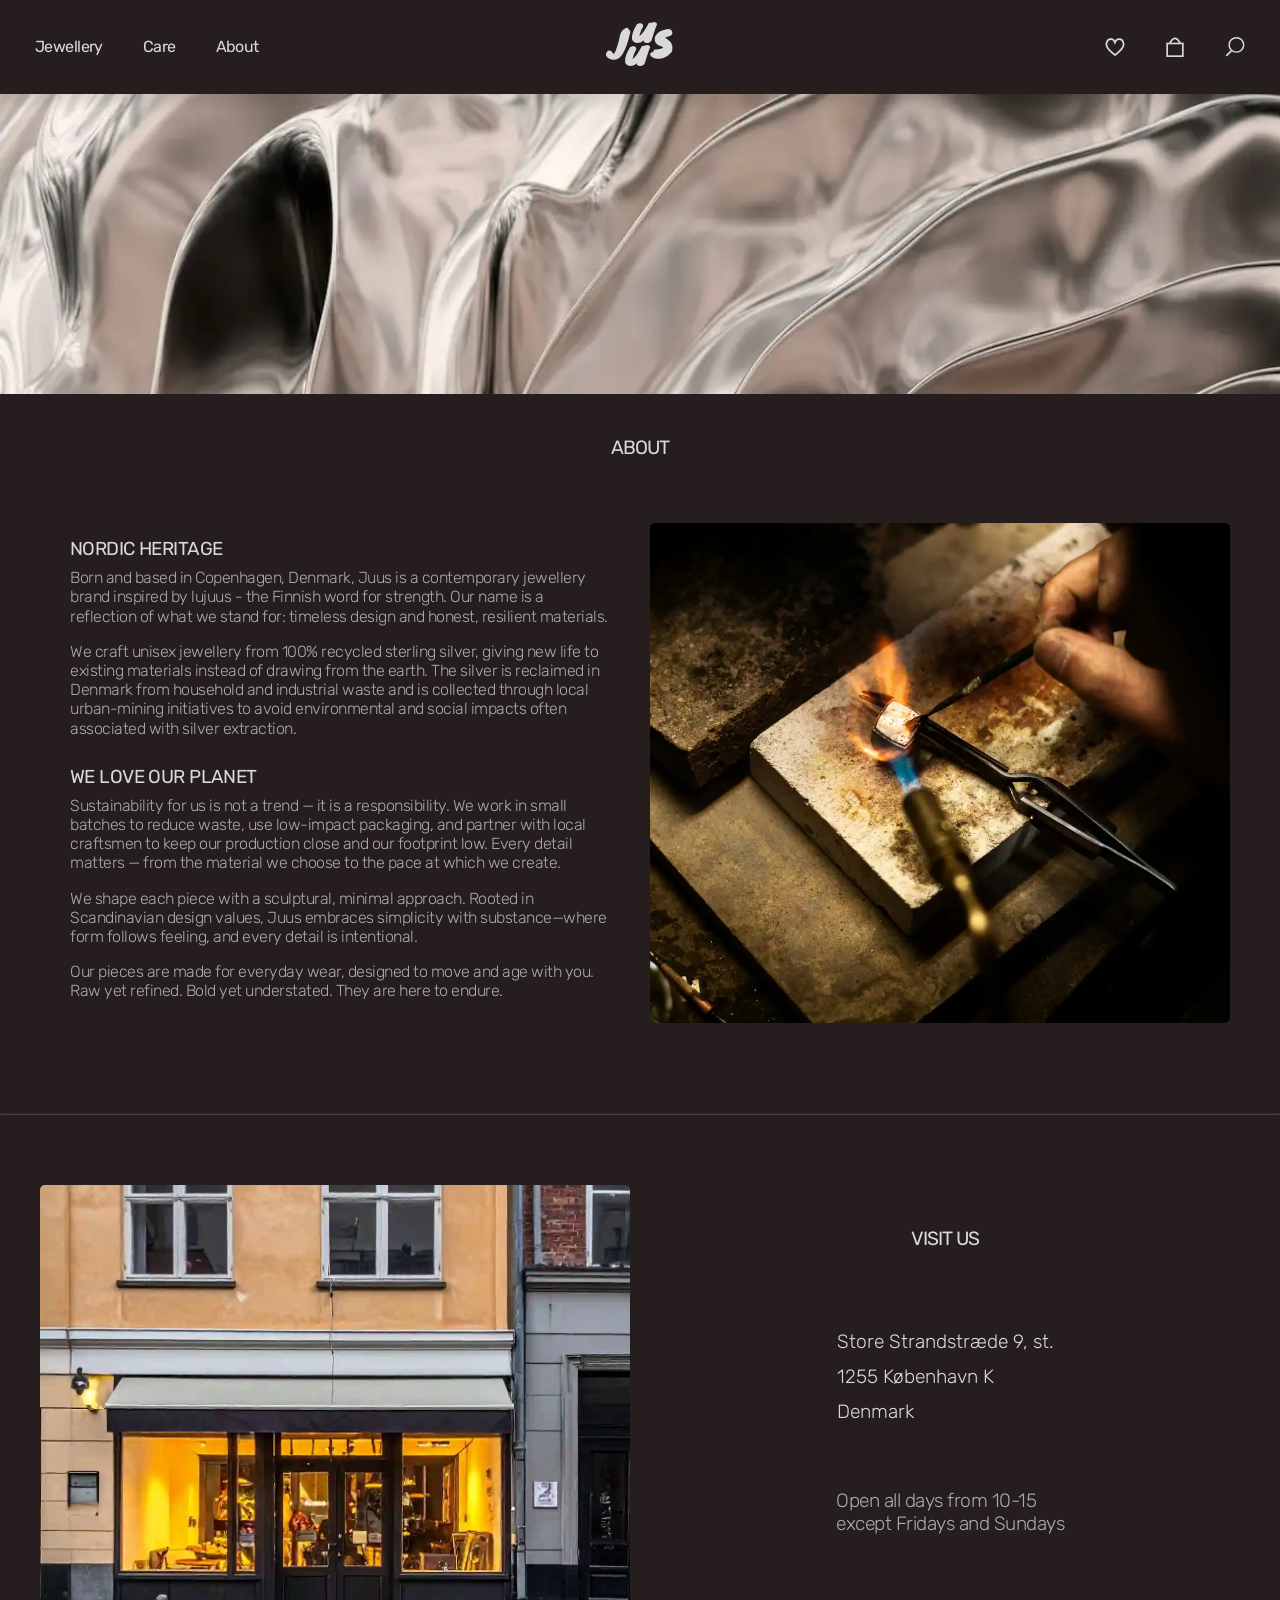
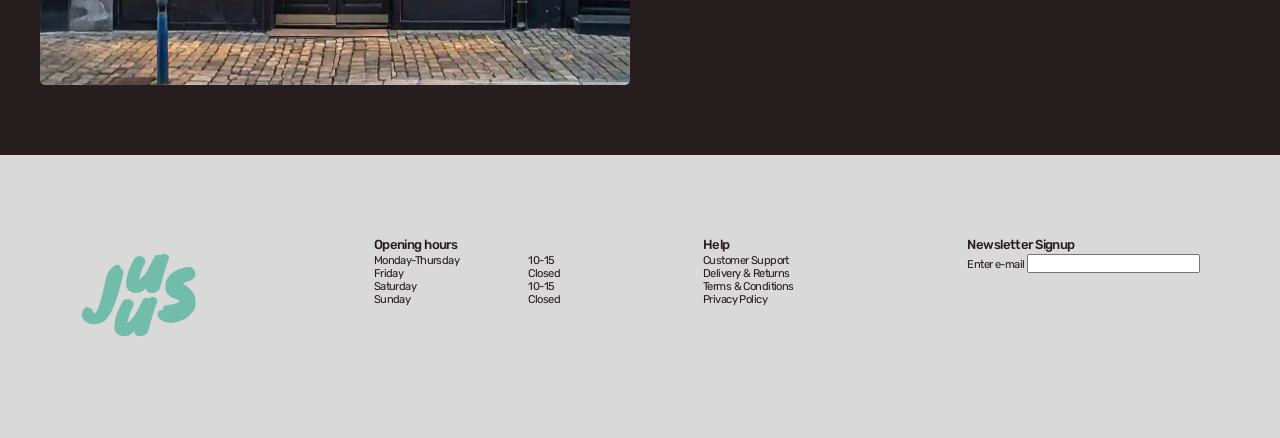
==== about.html @ af7da39f "added h3's to about for better readability" ====
<!DOCTYPE html>
<html lang="en">
  <head>
    <meta charset="UTF-8" />
    <meta name="viewport" content="width=device-width, initial-scale=1.0" />
    <title>About</title>
    <link rel="stylesheet" href="general.css" />
    <link rel="stylesheet" href="layout.css" />
    <link rel="preconnect" href="https://fonts.googleapis.com" />
    <link rel="preconnect" href="https://fonts.gstatic.com" crossorigin />
    <link
      href="https://fonts.googleapis.com/css2?family=Fascinate&family=Knewave&family=Rubik:ital,wght@0,300..900;1,300..900&display=swap"
      rel="stylesheet"
    />
    <link
      rel="apple-touch-icon"
      sizes="180x180"
      href="favicon_io/apple-touch-icon.png"
    />
    <link
      rel="icon"
      type="image/png"
      sizes="32x32"
      href="favicon_io/favicon-32x32.png"
    />
    <link
      rel="icon"
      type="image/png"
      sizes="16x16"
      href="favicon_io/favicon-16x16.png"
    />
    <link rel="manifest" href="favicon_io/site.webmanifest" />
    <meta name="robots" content="noindex" />
  </head>
  <body>
    <header>
      <nav class="grid-menu">
        <div>
          <ul class="menu">
            <li><a href="">Jewellery</a></li>

            <li><a href="care.html">Care</a></li>

            <li><a href="about.html">About</a></li>
          </ul>
        </div>
        <div class="logo">
          <a href="index.html" alt="logo with link to landingpage"
            ><svg
              width="132"
              height="83"
              viewBox="0 0 132 83"
              fill="none"
              xmlns="http://www.w3.org/2000/svg"
            >
              <path
                d="M121.108 61.3158C119.012 63.4888 116.422 65.2286 113.337 66.5354C110.318 67.8959 107.217 68.7786 104.035 69.1835C100.853 69.5884 97.8298 69.52 94.9644 68.9783C92.0989 68.4366 89.7721 67.3501 87.984 65.7188C85.8749 63.8788 85.0056 61.9048 85.3762 59.7967C85.5809 58.9231 86.0412 58.2042 86.757 57.6402C87.4138 57.0826 88.2865 56.8666 89.3751 56.9922C90.0901 56.9757 90.5725 56.7411 90.8225 56.2883C91.125 55.769 91.3653 55.226 91.5432 54.6593C91.7148 54.0325 91.9223 53.4627 92.1658 52.9498C92.4028 52.3767 92.846 52.0551 93.4955 51.9849C103.919 51.1618 109.221 49.6457 109.402 47.4365C108.622 46.8518 107.675 46.3763 106.561 46.0103C105.505 45.6378 104.42 45.2685 103.306 44.9025C100.579 43.9809 98.6948 42.8465 97.654 41.4993C96.4676 41.0193 95.4563 39.6689 94.6202 37.448C94.2151 36.4578 93.9543 35.4216 93.838 34.3394C93.7216 33.2571 93.7921 32.2459 94.0493 31.3057C93.6201 28.98 94.7591 26.2414 97.4664 23.09C98.2089 22.219 99.1517 21.2655 100.295 20.2296C101.437 19.1936 103.204 18.1207 105.593 17.0108C107.982 15.9009 110.368 15.0347 112.75 14.4122C115.184 13.7232 117.382 13.3334 119.343 13.243C121.364 13.1462 122.832 13.474 123.749 14.2263C124.726 14.9723 125.518 15.951 126.126 17.1626C126.793 18.3677 127.103 19.5811 127.055 20.8028C126.873 23.5595 124.889 25.6596 121.102 27.1031C116.28 28.3545 113.989 29.2712 114.231 29.8533C114.244 29.9736 114.053 30.1462 113.659 30.3713C118.548 33.0663 122.043 35.8512 124.144 38.726C127.017 42.673 127.876 47.3244 126.72 52.6802C127.196 54.3318 125.946 56.5958 122.97 59.4722C122.267 60.1564 121.647 60.771 121.108 61.3158Z"
                fill="#D9D9D9"
              />
              <path
                d="M46.9088 48.0882C48.2555 46.786 49.7464 46.0384 51.3817 45.8455C53.065 45.6043 54.5319 45.7731 55.7823 46.3519C57.0809 46.9307 58.0187 47.8712 58.5959 49.1734C59.2211 50.4274 59.149 51.8744 58.3795 53.5142C56.7442 55.9258 55.4457 58.5303 54.4838 61.3277C53.5219 64.1251 52.6321 66.9466 51.8145 69.7922C56.2392 66.9948 59.9425 62.8228 62.9244 57.2762C63.7901 55.6364 64.728 53.9724 65.738 52.2843L66.8201 50.2586L68.9844 46.786C69.273 45.8696 69.778 45.2908 70.4994 45.0497C71.2208 44.7603 71.9903 44.6156 72.8079 44.6156C73.6736 44.6156 74.5394 44.6397 75.4051 44.6879C76.2708 44.6879 77.0643 44.4468 77.7858 43.9645C78.5072 43.4822 79.3488 43.3134 80.3107 43.458C81.3207 43.5545 82.2105 43.868 82.98 44.3986C83.7976 44.9291 84.3988 45.5802 84.7836 46.3519C85.2164 47.0754 85.2645 47.7988 84.9279 48.5223C82.9079 52.8631 80.1424 60.9418 76.6315 72.7584C75.8139 75.4111 75.0444 77.6298 74.3229 79.4143C73.1206 80.9095 71.6056 81.9223 69.778 82.4529C67.9504 82.9834 66.2189 83.1281 64.5837 82.887C62.9966 82.694 61.7221 82.1394 60.7602 81.223C59.7983 80.3548 59.5818 79.2455 60.1109 77.895C58.7642 79.0043 57.3695 80.0172 55.9266 80.9336C54.4838 81.85 52.7283 82.4529 50.6602 82.7423C48.6402 83.0316 46.6924 82.9352 44.8167 82.4529C42.941 82.0188 41.3298 81.1506 39.9832 79.8484C38.6846 78.5462 37.9872 76.8098 37.891 74.6394C37.6025 67.0189 40.6084 58.1685 46.9088 48.0882Z"
                fill="#D9D9D9"
              />
              <path
                d="M59.8402 4.68027C61.1869 3.37803 62.6778 2.63045 64.313 2.43752C65.9964 2.19637 67.4633 2.36518 68.7137 2.94395C70.0123 3.52272 70.9501 4.46323 71.5273 5.76547C72.1525 7.01948 72.0804 8.46641 71.3109 10.1063C69.6756 12.5178 68.3771 15.1223 67.4152 17.9197C66.4533 20.7171 65.5635 23.5386 64.7459 26.3843C69.1706 23.5869 72.8739 19.4149 75.8558 13.8683C76.7215 12.2284 77.6594 10.5645 78.6694 8.87637L79.7515 6.85067L81.9158 3.37803C82.2044 2.46164 82.7094 1.88287 83.4308 1.64171C84.1522 1.35232 84.9217 1.20763 85.7393 1.20763C86.605 1.20763 87.4707 1.23175 88.3365 1.27998C89.2022 1.27998 89.9957 1.03882 90.7172 0.556514C91.4386 0.0742022 92.2802 -0.0946077 93.2421 0.0500865C94.2521 0.146547 95.1419 0.46005 95.9114 0.990593C96.729 1.52113 97.3302 2.17225 97.715 2.94395C98.1478 3.66742 98.1959 4.39088 97.8592 5.11435C95.8393 9.45514 93.0738 17.5338 89.5629 29.3505C88.7453 32.0032 87.9757 34.2218 87.2543 36.0064C86.052 37.5015 84.537 38.5144 82.7094 39.0449C80.8817 39.5755 79.1503 39.7201 77.5151 39.479C75.928 39.2861 74.6535 38.7314 73.6916 37.815C72.7297 36.9469 72.5132 35.8375 73.0423 34.4871C71.6956 35.5964 70.3009 36.6092 68.858 37.5256C67.4152 38.442 65.6597 39.0449 63.5916 39.3343C61.5716 39.6237 59.6238 39.5272 57.7481 39.0449C55.8724 38.6108 54.2612 37.7427 52.9146 36.4404C51.616 35.1382 50.9186 33.4019 50.8224 31.2315C50.5339 23.611 53.5398 14.7606 59.8402 4.68027Z"
                fill="#D9D9D9"
              />
              <path
                d="M27.014 31.3475C28.0503 26.3881 28.9075 23.0305 29.5855 21.2747C31.1477 17.5932 33.4349 14.8307 36.447 12.9872C37.6797 11.8594 38.9582 11.2436 40.2823 11.1397C42.6124 10.9439 43.8496 11.357 43.9941 12.3789C44.1385 13.4008 44.3759 14.0678 44.7063 14.3798C45.0898 14.6898 45.4722 14.9728 45.8536 15.2288C46.2861 15.4288 46.6705 15.7658 47.007 16.2398C47.3945 16.6578 47.6655 17.5128 47.82 18.8046C41.2984 47.5453 33.7145 64.214 25.0683 68.8107C21.0543 70.8542 16.8012 71.4737 12.3089 70.6694C8.02886 69.8571 4.95902 68.026 3.09945 65.1761C1.07467 62.1702 1.46049 58.9925 4.25692 55.6431C5.62457 53.8614 7.54765 53.4376 10.0262 54.3717C10.6708 54.5638 11.2359 54.7588 11.7214 54.9568C12.6474 55.5709 13.2521 56.1159 13.5355 56.5919C13.7659 57.0698 13.9677 57.4948 14.141 57.8668C14.2612 58.2408 14.4895 58.6647 14.826 59.1387C15.2054 59.3407 15.6959 59.6737 16.2976 60.1378C16.6099 59.9638 16.817 59.8208 16.919 59.7089L18.5908 57.5372C19.43 55.8295 20.1141 54.2357 20.6431 52.7559C21.1742 51.3301 21.7277 49.7953 22.3037 48.1515C22.8817 46.5617 23.4076 45.0009 23.8816 43.4691C24.3555 41.9373 24.7294 40.5714 25.0032 39.3716C25.3281 38.1157 25.6285 36.9149 25.9044 35.769C26.1783 34.5691 26.5481 33.0953 27.014 31.3475Z"
                fill="#D9D9D9"
              />
            </svg>
          </a>
        </div>

        <div>
          <ul class="iconmenu">
            <li>
              <a href=""><img src="icons/Vector 1.svg" alt="Wishlist" /></a>
            </li>

            <li>
              <a href=""><img src="icons/Bag icon.svg" alt="Bag" /></a>
            </li>

            <li>
              <a href=""><img src="icons/Group 15.svg" alt="Search" /></a>
            </li>
          </ul>
        </div>
      </nav>
    </header>

    <div class="about-images">
      <img
        src="content/rick-rothenberg-cpuumR5z2pk-unsplash.webp"
        alt="abstract silver curves"
      />
    </div>
    <h1 class="headlines">ABOUT</h1>
    <section class="grid-about1">
      <div class="text-about">
        <h3 class="about-headline1">Nordic heritage</h3>
        <p>
          Born and based in Copenhagen, Denmark, Juus is a contemporary
          jewellery brand inspired by lujuus - the Finnish word for strength.
          Our name is a reflection of what we stand for: timeless design and
          honest, resilient materials.
        </p>
        <p>
          We craft unisex jewellery from 100% recycled sterling silver, giving
          new life to existing materials instead of drawing from the earth. The
          silver is reclaimed in Denmark from household and industrial waste and
          is collected through local urban-mining initiatives to avoid
          environmental and social impacts often associated with silver
          extraction.
        </p>
        <h3 class="about-headline2">We love our planet</h3>
        <p>
          Sustainability for us is not a trend — it is a responsibility. We work
          in small batches to reduce waste, use low-impact packaging, and
          partner with local craftsmen to keep our production close and our
          footprint low. Every detail matters — from the material we choose to
          the pace at which we create.
        </p>
        <p>
          We shape each piece with a sculptural, minimal approach. Rooted in
          Scandinavian design values, Juus embraces simplicity with
          substance—where form follows feeling, and every detail is intentional.
        </p>
        <p>
          Our pieces are made for everyday wear, designed to move and age with
          you. Raw yet refined. Bold yet understated. They are here to endure.
        </p>
      </div>
      <div class="image-about">
        <img
          src="content/lucio-patone-ssJoxTDiUPg-unsplash 2.webp"
          alt="Man melting silver"
        />
      </div>
    </section>
    <hr />

    <section class="grid-about2">
      <img
        src="content/Firefly_a photo of a classic building in copenhagen, with a storefront at streetlevel. The st 496138.webp"
        alt="Bag af den fiktive fysiske butik der tilhører dette fiktive brand"
      />
      <div class="center-content">
        <h2 class="headlines">VISIT US</h2>
        <ul class="address">
          <li>Store Strandstræde 9, st.</li>
          <li>1255 København K</li>
          <li>Denmark</li>
        </ul>

        <p class="text-about2">
          Open all days from 10-15 <br />
          except Fridays and Sundays
        </p>
      </div>
    </section>

    <footer>
      <section class="footerstyle">
        <div class="logo2">
          <svg
            width="289"
            height="200"
            viewBox="0 0 289 200"
            fill="none"
            xmlns="http://www.w3.org/2000/svg"
          >
            <path
              d="M265.153 147.328C260.564 152.526 254.893 156.689 248.139 159.815C241.529 163.07 234.74 165.181 227.774 166.15C220.808 167.119 214.188 166.955 207.914 165.659C201.641 164.363 196.546 161.764 192.632 157.861C188.014 153.46 186.111 148.737 186.922 143.694C187.37 141.604 188.378 139.884 189.945 138.535C191.383 137.201 193.294 136.684 195.677 136.984C197.242 136.945 198.299 136.384 198.846 135.3C199.508 134.058 200.034 132.759 200.424 131.403C200.8 129.904 201.254 128.541 201.787 127.314C202.306 125.943 203.276 125.173 204.698 125.005C227.52 123.036 239.128 119.409 239.524 114.124C237.817 112.725 235.743 111.588 233.303 110.712C230.993 109.821 228.617 108.938 226.177 108.062C220.206 105.857 216.082 103.143 213.803 99.9202C211.205 98.772 208.991 95.5413 207.161 90.2282C206.274 87.8594 205.703 85.3804 205.448 82.7913C205.193 80.2022 205.348 77.7831 205.911 75.5338C204.971 69.97 207.465 63.4184 213.392 55.879C215.018 53.7953 217.082 51.5142 219.584 49.0359C222.086 46.5576 225.953 43.9908 231.184 41.3356C236.415 38.6803 241.638 36.6081 246.853 35.1189C252.183 33.4705 256.995 32.5381 261.289 32.3218C265.713 32.0901 268.928 32.8743 270.936 34.6742C273.073 36.4588 274.808 38.8003 276.139 41.6987C277.6 44.5818 278.278 47.4847 278.173 50.4073C277.776 57.0022 273.432 62.0263 265.141 65.4796C254.581 68.4734 249.567 70.6666 250.096 72.0592C250.124 72.3468 249.707 72.7599 248.845 73.2983C259.548 79.7457 267.2 86.4081 271.8 93.2856C278.091 102.728 279.97 113.856 277.439 126.669C278.482 130.62 275.745 136.036 269.23 142.917C267.691 144.554 266.332 146.024 265.153 147.328Z"
              fill="#71BDAA"
            />
            <path
              d="M102.702 115.683C105.65 112.567 108.915 110.779 112.495 110.317C116.18 109.74 119.392 110.144 122.13 111.529C124.973 112.913 127.026 115.163 128.29 118.279C129.658 121.279 129.501 124.74 127.816 128.663C124.236 134.433 121.393 140.663 119.287 147.356C117.181 154.048 115.233 160.798 113.442 167.606C123.13 160.913 131.238 150.933 137.766 137.663C139.662 133.74 141.715 129.76 143.926 125.721L146.296 120.875L151.034 112.567C151.666 110.375 152.772 108.99 154.351 108.413C155.931 107.721 157.615 107.375 159.405 107.375C161.301 107.375 163.196 107.433 165.091 107.548C166.987 107.548 168.724 106.971 170.304 105.817C171.883 104.663 173.726 104.26 175.832 104.606C178.043 104.836 179.991 105.586 181.676 106.856C183.466 108.125 184.782 109.683 185.625 111.529C186.572 113.26 186.678 114.99 185.941 116.721C181.518 127.106 175.463 146.433 167.777 174.702C165.987 181.048 164.302 186.356 162.722 190.625C160.09 194.202 156.773 196.625 152.772 197.894C148.77 199.164 144.979 199.51 141.399 198.933C137.924 198.471 135.134 197.144 133.028 194.952C130.922 192.875 130.448 190.221 131.607 186.99C128.658 189.644 125.604 192.067 122.446 194.26C119.287 196.452 115.443 197.894 110.915 198.587C106.493 199.279 102.228 199.048 98.1215 197.894C94.0149 196.856 90.4874 194.779 87.539 191.664C84.6959 188.548 83.1691 184.394 82.9585 179.202C82.3267 160.971 88.9079 139.798 102.702 115.683Z"
              fill="#71BDAA"
            />
            <path
              d="M131.014 11.8364C133.962 8.72102 137.226 6.93256 140.807 6.47102C144.492 5.8941 147.704 6.29795 150.441 7.68257C153.284 9.06718 155.338 11.3172 156.601 14.4326C157.97 17.4326 157.812 20.8941 156.128 24.8172C152.547 30.5865 149.704 36.8172 147.598 43.5096C145.492 50.2019 143.544 56.9519 141.754 63.7596C151.442 57.0673 159.55 47.0865 166.078 33.8172C167.974 29.8942 170.027 25.9134 172.238 21.8749L174.607 17.0287L179.346 8.72103C179.978 6.52872 181.083 5.1441 182.663 4.56717C184.242 3.87486 185.927 3.52871 187.717 3.52871C189.613 3.52871 191.508 3.5864 193.403 3.70179C195.299 3.70179 197.036 3.12486 198.616 1.97102C200.195 0.817165 202.038 0.413315 204.144 0.759472C206.355 0.990239 208.303 1.74024 209.988 3.00948C211.778 4.27871 213.094 5.83641 213.937 7.68257C214.884 9.41334 214.99 11.1441 214.252 12.8749C209.83 23.2595 203.775 42.5865 196.088 70.8558C194.298 77.2019 192.614 82.5096 191.034 86.7789C188.402 90.3558 185.085 92.7789 181.083 94.0481C177.082 95.3174 173.291 95.6635 169.711 95.0866C166.236 94.6251 163.446 93.2981 161.34 91.1058C159.234 89.0289 158.76 86.375 159.918 83.1443C156.97 85.7981 153.916 88.2212 150.757 90.4135C147.598 92.6058 143.755 94.0481 139.227 94.7404C134.805 95.4327 130.54 95.202 126.433 94.0481C122.327 93.0097 118.799 90.9327 115.851 87.8173C113.008 84.702 111.481 80.5481 111.27 75.3558C110.638 57.125 117.22 35.9519 131.014 11.8364Z"
              fill="#71BDAA"
            />
            <path
              d="M59.1442 75.6336C61.4132 63.769 63.2899 55.7365 64.7744 51.5361C68.1947 42.7288 73.2022 36.1199 79.7969 31.7095C82.4958 29.0115 85.2948 27.5382 88.1939 27.2897C93.2952 26.8214 96.004 27.8096 96.3203 30.2544C96.6366 32.6991 97.1564 34.2947 97.8798 35.0411C98.7193 35.7828 99.5566 36.4598 100.392 37.0723C101.338 37.5508 102.18 38.357 102.917 39.4909C103.765 40.4909 104.359 42.5362 104.697 45.6268C90.4186 114.384 73.8144 154.261 54.8843 165.258C46.0962 170.147 36.7845 171.629 26.9491 169.705C17.5783 167.761 10.8573 163.381 6.78591 156.563C2.35287 149.372 3.1976 141.77 9.32007 133.757C12.3144 129.494 16.5248 128.48 21.9512 130.715C23.3626 131.175 24.5998 131.641 25.6627 132.115C27.6901 133.584 29.0141 134.888 29.6346 136.026C30.1389 137.17 30.5808 138.187 30.9602 139.077C31.2234 139.971 31.7233 140.986 32.4599 142.119C33.2906 142.603 34.3646 143.399 35.6819 144.509C36.3655 144.093 36.819 143.751 37.0425 143.483L40.7027 138.288C42.54 134.203 44.0378 130.39 45.196 126.85C46.3586 123.439 47.5704 119.767 48.8315 115.834C50.097 112.031 51.2485 108.297 52.2861 104.632C53.3238 100.968 54.1424 97.7003 54.742 94.8298C55.4533 91.8254 56.1109 88.9525 56.7149 86.2112C57.3145 83.3408 58.1243 79.8149 59.1442 75.6336Z"
              fill="#71BDAA"
            />
          </svg>
        </div>

        <div class="openinghours">
          <div>
            <h3>Opening hours</h3>
            <dl>
              <dt>Monday-Thursday</dt>
              <dd>10-15</dd>
              <dt>Friday</dt>
              <dd>Closed</dd>
              <dt>Saturday</dt>
              <dd>10-15</dd>
              <dt>Sunday</dt>
              <dd>Closed</dd>
            </dl>
          </div>

          <div>
            <h3>Help</h3>
            <ul>
              <li>Customer Support</li>
              <li>Delivery & Returns</li>
              <li>Terms & Conditions</li>
              <li>Privacy Policy</li>
            </ul>
          </div>
        </div>

        <div class="newsletter">
          <h3>Newsletter Signup</h3>
          <label for="e-mail">Enter e-mail</label>
          <input type="text" id="e-mail" name="e-mail" />
          <svg
            class="logo3"
            width="289"
            height="200"
            viewBox="0 0 289 200"
            fill="none"
            xmlns="http://www.w3.org/2000/svg"
          >
            <path
              d="M265.153 147.328C260.564 152.526 254.893 156.689 248.139 159.815C241.529 163.07 234.74 165.181 227.774 166.15C220.808 167.119 214.188 166.955 207.914 165.659C201.641 164.363 196.546 161.764 192.632 157.861C188.014 153.46 186.111 148.737 186.922 143.694C187.37 141.604 188.378 139.884 189.945 138.535C191.383 137.201 193.294 136.684 195.677 136.984C197.242 136.945 198.299 136.384 198.846 135.3C199.508 134.058 200.034 132.759 200.424 131.403C200.8 129.904 201.254 128.541 201.787 127.314C202.306 125.943 203.276 125.173 204.698 125.005C227.52 123.036 239.128 119.409 239.524 114.124C237.817 112.725 235.743 111.588 233.303 110.712C230.993 109.821 228.617 108.938 226.177 108.062C220.206 105.857 216.082 103.143 213.803 99.9202C211.205 98.772 208.991 95.5413 207.161 90.2282C206.274 87.8594 205.703 85.3804 205.448 82.7913C205.193 80.2022 205.348 77.7831 205.911 75.5338C204.971 69.97 207.465 63.4184 213.392 55.879C215.018 53.7953 217.082 51.5142 219.584 49.0359C222.086 46.5576 225.953 43.9908 231.184 41.3356C236.415 38.6803 241.638 36.6081 246.853 35.1189C252.183 33.4705 256.995 32.5381 261.289 32.3218C265.713 32.0901 268.928 32.8743 270.936 34.6742C273.073 36.4588 274.808 38.8003 276.139 41.6987C277.6 44.5818 278.278 47.4847 278.173 50.4073C277.776 57.0022 273.432 62.0263 265.141 65.4796C254.581 68.4734 249.567 70.6666 250.096 72.0592C250.124 72.3468 249.707 72.7599 248.845 73.2983C259.548 79.7457 267.2 86.4081 271.8 93.2856C278.091 102.728 279.97 113.856 277.439 126.669C278.482 130.62 275.745 136.036 269.23 142.917C267.691 144.554 266.332 146.024 265.153 147.328Z"
              fill="#71BDAA"
            />
            <path
              d="M102.702 115.683C105.65 112.567 108.915 110.779 112.495 110.317C116.18 109.74 119.392 110.144 122.13 111.529C124.973 112.913 127.026 115.163 128.29 118.279C129.658 121.279 129.501 124.74 127.816 128.663C124.236 134.433 121.393 140.663 119.287 147.356C117.181 154.048 115.233 160.798 113.442 167.606C123.13 160.913 131.238 150.933 137.766 137.663C139.662 133.74 141.715 129.76 143.926 125.721L146.296 120.875L151.034 112.567C151.666 110.375 152.772 108.99 154.351 108.413C155.931 107.721 157.615 107.375 159.405 107.375C161.301 107.375 163.196 107.433 165.091 107.548C166.987 107.548 168.724 106.971 170.304 105.817C171.883 104.663 173.726 104.26 175.832 104.606C178.043 104.836 179.991 105.586 181.676 106.856C183.466 108.125 184.782 109.683 185.625 111.529C186.572 113.26 186.678 114.99 185.941 116.721C181.518 127.106 175.463 146.433 167.777 174.702C165.987 181.048 164.302 186.356 162.722 190.625C160.09 194.202 156.773 196.625 152.772 197.894C148.77 199.164 144.979 199.51 141.399 198.933C137.924 198.471 135.134 197.144 133.028 194.952C130.922 192.875 130.448 190.221 131.607 186.99C128.658 189.644 125.604 192.067 122.446 194.26C119.287 196.452 115.443 197.894 110.915 198.587C106.493 199.279 102.228 199.048 98.1215 197.894C94.0149 196.856 90.4874 194.779 87.539 191.664C84.6959 188.548 83.1691 184.394 82.9585 179.202C82.3267 160.971 88.9079 139.798 102.702 115.683Z"
              fill="#71BDAA"
            />
            <path
              d="M131.014 11.8364C133.962 8.72102 137.226 6.93256 140.807 6.47102C144.492 5.8941 147.704 6.29795 150.441 7.68257C153.284 9.06718 155.338 11.3172 156.601 14.4326C157.97 17.4326 157.812 20.8941 156.128 24.8172C152.547 30.5865 149.704 36.8172 147.598 43.5096C145.492 50.2019 143.544 56.9519 141.754 63.7596C151.442 57.0673 159.55 47.0865 166.078 33.8172C167.974 29.8942 170.027 25.9134 172.238 21.8749L174.607 17.0287L179.346 8.72103C179.978 6.52872 181.083 5.1441 182.663 4.56717C184.242 3.87486 185.927 3.52871 187.717 3.52871C189.613 3.52871 191.508 3.5864 193.403 3.70179C195.299 3.70179 197.036 3.12486 198.616 1.97102C200.195 0.817165 202.038 0.413315 204.144 0.759472C206.355 0.990239 208.303 1.74024 209.988 3.00948C211.778 4.27871 213.094 5.83641 213.937 7.68257C214.884 9.41334 214.99 11.1441 214.252 12.8749C209.83 23.2595 203.775 42.5865 196.088 70.8558C194.298 77.2019 192.614 82.5096 191.034 86.7789C188.402 90.3558 185.085 92.7789 181.083 94.0481C177.082 95.3174 173.291 95.6635 169.711 95.0866C166.236 94.6251 163.446 93.2981 161.34 91.1058C159.234 89.0289 158.76 86.375 159.918 83.1443C156.97 85.7981 153.916 88.2212 150.757 90.4135C147.598 92.6058 143.755 94.0481 139.227 94.7404C134.805 95.4327 130.54 95.202 126.433 94.0481C122.327 93.0097 118.799 90.9327 115.851 87.8173C113.008 84.702 111.481 80.5481 111.27 75.3558C110.638 57.125 117.22 35.9519 131.014 11.8364Z"
              fill="#71BDAA"
            />
            <path
              d="M59.1442 75.6336C61.4132 63.769 63.2899 55.7365 64.7744 51.5361C68.1947 42.7288 73.2022 36.1199 79.7969 31.7095C82.4958 29.0115 85.2948 27.5382 88.1939 27.2897C93.2952 26.8214 96.004 27.8096 96.3203 30.2544C96.6366 32.6991 97.1564 34.2947 97.8798 35.0411C98.7193 35.7828 99.5566 36.4598 100.392 37.0723C101.338 37.5508 102.18 38.357 102.917 39.4909C103.765 40.4909 104.359 42.5362 104.697 45.6268C90.4186 114.384 73.8144 154.261 54.8843 165.258C46.0962 170.147 36.7845 171.629 26.9491 169.705C17.5783 167.761 10.8573 163.381 6.78591 156.563C2.35287 149.372 3.1976 141.77 9.32007 133.757C12.3144 129.494 16.5248 128.48 21.9512 130.715C23.3626 131.175 24.5998 131.641 25.6627 132.115C27.6901 133.584 29.0141 134.888 29.6346 136.026C30.1389 137.17 30.5808 138.187 30.9602 139.077C31.2234 139.971 31.7233 140.986 32.4599 142.119C33.2906 142.603 34.3646 143.399 35.6819 144.509C36.3655 144.093 36.819 143.751 37.0425 143.483L40.7027 138.288C42.54 134.203 44.0378 130.39 45.196 126.85C46.3586 123.439 47.5704 119.767 48.8315 115.834C50.097 112.031 51.2485 108.297 52.2861 104.632C53.3238 100.968 54.1424 97.7003 54.742 94.8298C55.4533 91.8254 56.1109 88.9525 56.7149 86.2112C57.3145 83.3408 58.1243 79.8149 59.1442 75.6336Z"
              fill="#71BDAA"
            />
          </svg>
        </div>
      </section>
    </footer>
    <script src="main.js"></script>
  </body>
</html>
---- general.css ----
/*************** Reset +  generel*********************/
* {
  margin: 0;
  padding: 0;
  box-sizing: border-box;
}

:root {
  --brand-brown: #261e1e;
  --brand-text1: #d9d9d9;
  --brand-text2: #aaaaaa;
  --brand-accent: #71bdaa;
  --brand-bg1: ;
  interpolate-size: allow-keywords;
}

::selection {
  background-color: var(--brand-accent);
  color: var(--brand-brown);
}

body {
  background-color: #261e1e;
  font-family: Rubik, sans-serif;
}
h1 {
  color: #71bdaa;
  text-align: center;
  font-family: Fascinate;
  font-size: 2.5rem;
  font-style: normal;
  font-weight: 900;
  line-height: 150%; /* 144px */
  letter-spacing: -2.208px;
}
.headlines {
  text-align: center;
  font-family: Rubik;
  font-size: 1.2rem;
  font-style: normal;
  font-weight: 400;
  line-height: 150%; /* 60px */
  letter-spacing: -0.92px;
  color: #d9d9d9;
  padding-top: 40px;
  padding-bottom: 10px;
}
a {
  text-decoration: none;
}
img {
  width: 100%;
  height: auto;
  display: block;
}

/* header starter her */

header {
  position: sticky;
  top: 0;
  display: flex;
  justify-content: space-between;
  align-items: baseline;
  padding: 5px;
  background-color: #261e1e;
  box-shadow: 0 10px 10px rgba(0, 0, 0, 0.1);
  z-index: 1000;
}

nav {
  font-family: Rubik;
  font-size: 1rem;
  font-style: normal;
  font-weight: 400;
  line-height: 150%; /* 37.5px */
  letter-spacing: -0.575px;
}
.logo {
  display: flex;
  justify-content: center;
  position: absolute;
  left: 50%;
  transform: translateX(-50%);
}

.logo svg {
  width: 70px;
  height: 70px;
}

ul img {
  width: 16px;
  height: 16px;
}

ul {
  list-style: none;
}

.grid-menu {
  display: flex;
  width: 100%;
  align-items: center;
  justify-content: space-between;
  padding: 10px;
  position: relative;
}

.menu a {
  color: #d9d9d9;
  text-decoration: none;
  gap: 20px;
}

.menu a:visited {
  color: #d9d9d9;
}

.iconmenu {
  display: flex;
  gap: 25px;
  align-content: right;
}

.iconmenu img {
  height: 20px;
  width: 20px;
}

/* footer starter her */

footer svg {
  width: 120px;
  height: 120px;
}

.footerstyle {
  display: flex;
  justify-content: space-between;
  background-color: #d9d9d9;
  color: #261e1e;
  padding: 40px;
  margin: 20px #d9d9d9;
  font-family: Rubik, sans-serif;
  letter-spacing: -0.575px;
  font-size: 0.7rem;
}

.openinghours {
  display: flex;
  gap: 20px;
  flex-wrap: wrap;
}

/* 
.hours {
  display: flex;
  flex-direction: column;
  
} */

/* 
hero starter her */

.hero-container {
  position: relative;
  width: 100%;
  height: auto;
}
.hero-1 {
  width: 100%;
  height: 600px;
  display: block;
  object-fit: cover;
}

.container {
  max-width: 1200px;
  margin: 0 auto;
}

.herotext h2 {
  padding: 0;
}

.category {
  position: relative;
}

.cta2 {
  position: absolute;
  display: flex;
  align-items: center;
  justify-content: space-around;
  width: 100px;
  height: 50px;
  top: 80%;
  left: 50%;
  transform: translate(-50%, -50%);
  z-index: 2;
  border: 1px solid var(--Brown, #261e1e);
}

.cta2 a {
  color: #261e1e;
}
.cta2 a:visited {
  color: #261e1e;
}

@media (width>800px) {
  .cta2 {
    width: 150px;
    height: 70px;
  }

  .cta2 a {
    font-size: 1.2rem;
  }
}

@media (width<800px) {
  .hero-1 {
    width: 100%;
    height: 450px;
  }
}

.herotext {
  position: absolute;
  top: 50%;
  left: 50%;
  transform: translate(-50%, -50%);
  text-align: center;
  z-index: 2;
}

.cta {
  display: flex;
  border-radius: 8px;
  background: rgba(113, 189, 170, 0.17);
  backdrop-filter: blur(15.5px);
  text-align: center;
  font-family: Rubik;
  font-size: 1rem;
  font-style: normal;
  font-weight: 450;
  line-height: 150%; /* 60px */
  letter-spacing: -0.92px;
  color: #261e1e;
  transition: background-color 200ms linear;
}

.cta:hover {
  background: rgba(217, 217, 217, 0.17);
}
.cta1 {
  width: 160px;
  height: 60px;
  padding: 10px;
  flex-direction: column;
  justify-content: center;
  gap: 10px;
  border: 1px solid var(--Brown, #261e1e);

  position: absolute;
  top: 85%;
  left: 25%;
  transform: translate(-50%, -50%);
  text-align: center;
  z-index: 2;
}

.cta a {
  text-decoration: none;
}

.cta1 a:visited {
  color: #261e1e;
}

@media (min-width: 800px) {
  .cta1 {
    width: 220px;
    height: 75px;
    padding: 30px;
    font-size: 1.2rem;
    top: 85%;
    left: 12%;
  }
}

dl {
  width: 100%;
  overflow: hidden;
  padding: 0;
  margin: 0;
}
dt {
  float: left;
  width: 50%;
  padding: 0;
  margin: 0;
}
dd {
  float: left;
  width: 50%;
  padding: 0;
  margin: 0;
}

h3 {
  font-weight: 500;
  line-height: 150%; /* 37.5px */
  letter-spacing: -0.575px;
}

/* grids starter her */

.grid-categories {
  display: grid;
  grid-template-columns: 1fr 1fr;
  grid-template-rows: 1fr 1fr;
}

.grid1-1 {
  display: grid;
  grid-template-columns: 2fr 1fr;
  margin-top: 8px;
}

.grid-1 {
  margin-bottom: 40px;
  margin-top: 10px;
}
.grid-1 img {
  border-radius: 5px;
}

.grid-2 img {
  border-radius: 5px;
}

.producttext1 h3 {
  color: #d9d9d9;
  font-weight: 350;
  font-size: 1rem;
}

.producttext1 p {
  font-family: Rubik, sans-serif;
  color: #aaaaaa;
  font-weight: 200;
  font-size: 0.8rem;
  margin-top: 5px;
}

.producttext1-1 {
  font-family: Rubik, sans-serif;
  color: #d9d9d9;
  font-weight: 200;
  font-size: 0.8rem;
  display: flex;
  justify-content: flex-end;
}

.grid-3 {
  display: grid;
  grid-template-columns: 1fr 1fr;
  padding: 20px;
  gap: 30px;
  font-family: Rubik, sans-serif;
  color: #d9d9d9;
  font-weight: 200;
  font-size: 1rem;
  text-align: left;
}

.info-h2 {
  text-align: left;
  font-size: 1.2rem;
}

p {
  line-height: 120%; /* 45px */
  letter-spacing: -0.5px;
  padding: 0;
  color: #aaaaaa;
  max-width: 60ch;
}

.grid-4 {
  display: grid;
  grid-template-columns: 1fr 1fr;
  padding: 20px;
  gap: 30px;
  color: #d9d9d9;
  font-weight: 200;
  font-size: 0.8rem;
  text-align: left;
}

.grid-3 img {
  border-radius: 5px;
  object-fit: cover;
}

.grid-4 img {
  border-radius: 5px;
}

.grid-4 {
  color: #aaaaaa;
}

.sum-color {
  color: #d9d9d9;
}

.summaries1 {
  display: flex;
  flex-direction: column;
  justify-content: center;
  gap: 5px;
}

.headlines-care {
  text-align: left;
  font-family: Rubik;
  font-size: 1.2rem;
  font-style: normal;
  font-weight: 400;
  line-height: 150%; /* 60px */
  letter-spacing: -0.92px;
  color: #d9d9d9;
  text-transform: uppercase;
  margin-bottom: 10px;
}

.text-1 p + p {
  margin-top: 1rem;
}

details {
  background: rgba(113, 189, 170, 0.17);
  padding: 0.5rem 1rem;
  margin: 0 10px 10px 10px;
  border: 0.1px solid #aaaaaa;
  overflow: hidden;
  border-radius: 5px;
}

details > p {
  padding-block: 1rem;
}

details::details-content {
  font-size: 0.9rem;
  block-size: 0;
  transition: block-size 0.5s, content-visibility 0.5s;
  transition-behavior: allow-discrete;
}

details[open]::details-content {
  block-size: auto;
}

.collection-banner {
  height: 400px;
  object-fit: cover;
  /* object-position: left bottom; */
}

.collection-text1 {
  font-size: 3rem;
  align-content: center;
}
.collection-text2 {
  max-width: 40ch;
  text-align: left;
  justify-self: center;
}

.grid-about2 {
  display: grid;
  grid-template-columns: 1fr 1fr;
  padding: 40px;
  gap: 20px;
}

.grid-about2 img {
  max-height: 500px;
  max-width: 800px;
  object-fit: cover;
  border-radius: 5px;
  align-content: center;
  margin-bottom: 30px;
}

.address {
  display: block;
  color: #d9d9d9;
  font-weight: 300;
  line-height: 150%;
}

p + p {
  margin-top: 1rem;
}

.first-image {
  border-radius: 5px 5px 0 0;
}

.last-image {
  border-radius: 0 0 5px 5px;
}

.text-about {
  display: flex;
  flex-direction: column;
  justify-content: center;
  font-weight: 300;
  letter-spacing: 150%;
  max-width: 60ch;
  padding: 0 20px 10px;
}

.text-about p {
  color: #aaaaaa;
}

.center-content {
  display: flex;
  align-items: center;
  flex-direction: column;
  gap: 30px 0;
}

.text-about2 {
  padding-left: 10px;
  font-size: 1.2rem;
  font-weight: 300;
}

.grid-about1 {
  display: grid;
  grid-template-rows: 1fr;
  grid-template-columns: row;
  padding: 10px 30px 0;
  gap: 30px;
}

.image-about img {
  max-height: 500px;
  max-width: 800px;
  object-fit: cover;
  border-radius: 5px;
  align-content: center;
}

.grid-2-1 img {
  border-radius: 5px;
}

hr {
  border-color: #aaaaaa44;
  margin: 60px 0 30px 0;
}

.about-headline1 {
  color: #d9d9d9;
  text-transform: uppercase;
  padding-bottom: 5px;
  font-weight: 400;
}
.about-headline2 {
  color: #d9d9d9;
  text-transform: uppercase;
  padding: 25px 0 5px 0;
  font-weight: 400;
}
---- layout.css ----
@media (width<=500px) {
  .producttext1 h3 {
    font-size: 0.9rem;
  }

  .producttext1 p {
    font-size: 0.67rem;
  }

  .producttext1-1 {
    font-size: 0.7rem;
  }

  .address {
    font-size: 0.8rem;
    line-height: 25px;
  }

  .text-about2 {
    font-size: 0.8rem;
    padding: 0;
  }
}

@media (width<=800px) {
  .logo2 {
    display: none;
  }
  .grid-1 {
    display: grid;
    grid-template-columns: 1fr 1fr;
    padding: 20px 30px 20px 30px;
    gap: 30px;
  }

  /* .grid-2 {
    display: grid;
    /* grid-template-columns: repeat(auto-fill, minmax(100px, 1fr)); */
  /* grid-template-columns: 1fr 1fr;

    grid-template-rows: 1fr 1fr;
    padding: 20px 30px 20px 30px;
    gap: 30px;
    background-color: red; */
  /* } */

  .grid-2 {
    display: grid;
    grid-template-columns: 1fr 1fr;
    grid-template-rows: 1fr 1fr;
    padding: 20px 30px 20px 30px;
    gap: 30px;
  }

  .fall-out {
    display: none;
  }

  .grid1-1-1 {
    display: grid;
    grid-template-rows: 1fr 1fr;
    padding: 30px 20px 40px 20px;
    gap: 20px;
  }
  .collection-text2 {
    padding: 0 0 0 40px;
  }

  .about-images img {
    height: 200px;
    object-fit: cover;
  }

  .grid-2-1 {
    display: grid;
    grid-template-columns: 1fr 1fr;
    grid-template-rows: 1fr;
    padding: 20px 30px 20px 30px;
    gap: 40px;
  }

  .big-card {
    display: grid;
    grid-column: span 2;
    margin-top: 15px;
  }
}

@media (width>800px) {
  body {
    max-width: 1600px;
    margin: 0 auto;
  }

  .menu {
    display: flex;

    align-content: left;
    padding: 10px;
    color: #d9d9d9;

    gap: 40px; /* Adjust to desired spacing */
    list-style: none;
    padding: 10px;
    margin: 10px;
  }

  .iconmenu {
    padding: 10px;
    margin: 10px;
    gap: 40px;
  }

  .logo3 {
    display: none;
  }

  .logo2 {
    padding: 40px;
  }

  .newsletter {
    padding: 40px;
  }
  .openinghours {
    padding: 40px;
  }
  .hours {
    padding: 40px;
  }

  .grid-1 {
    display: grid;
    grid-template-columns: 1fr 1fr 1fr;
    padding: 50px 40px 0 40px;
    gap: 70px;
    max-width: 1300px;
    margin: 0 auto;
  }

  .grid-categories {
    padding: 50px 0 0 0;
  }
  #sculpt {
    font-size: 5rem;
  }

  .grid-1 img {
    width: 100%;
    object-fit: cover;
    aspect-ratio: 6 / 7;
  }

  .grid1-1 {
    padding: 0 5px;
  }

  .grid-2 img {
    width: 100%;
    object-fit: cover;
    aspect-ratio: 6 / 7;
  }

  .grid-2 {
    display: grid;
    grid-template-columns: 1fr 1fr 1fr;
    grid-template-rows: 1fr 1fr;
    padding: 50px 40px 80px;
    gap: 60px 70px;
    max-width: 1300px;
    margin: 0 auto;
  }

  .category img {
    max-height: 400px;
    object-fit: cover;
  }

  .text-1 {
    padding: 60px;
  }

  .grid1-1-1 {
    display: grid;
    grid-template-columns: 1fr 1fr;
    padding: 60px 20px 50px 20px;
    gap: 10px;
  }

  .careimage-tall {
    max-height: 500px;
    object-fit: cover;
  }

  .careimage-short {
    max-height: 700px;
    object-fit: cover;
  }
  .grid-about1 {
    display: grid;
    grid-template-columns: 1fr 1fr;
    padding: 50px 50px 30px 50px;
    gap: 20px;
  }

  .about-images img {
    height: 300px;
    object-fit: cover;
  }

  .grid-2-1 {
    display: grid;
    grid-template-columns: 2fr 1fr;
    grid-template-rows: 1fr 1fr;
    padding: 40px 50px 40px 50px;
    gap: 30px;
    max-width: 1200px;
    margin: 0 auto;
  }

  .big-card {
    display: grid;
    grid-row: span 2;
  }
  .sculpt-1 {
    padding-bottom: 60px;
  }

  .grid-about1 {
    max-width: 1300px;
    margin: 0 auto;
  }

  .grid-about2 {
    max-width: 1300px;
    margin: 0 auto;
  }

  .grid-3 {
    max-width: 1300px;
    margin: 0 auto;
  }

  .grid-4 {
    max-width: 1300px;
    margin: 0 auto;
  }

  .sum-color {
    font-size: 1.2rem;
  }

  .address {
    font-size: 1.2rem;
    line-height: 35px;
  }

  .center-content {
    display: flex;
    align-items: center;
    flex-direction: column;
    gap: 60px 0;
  }
}
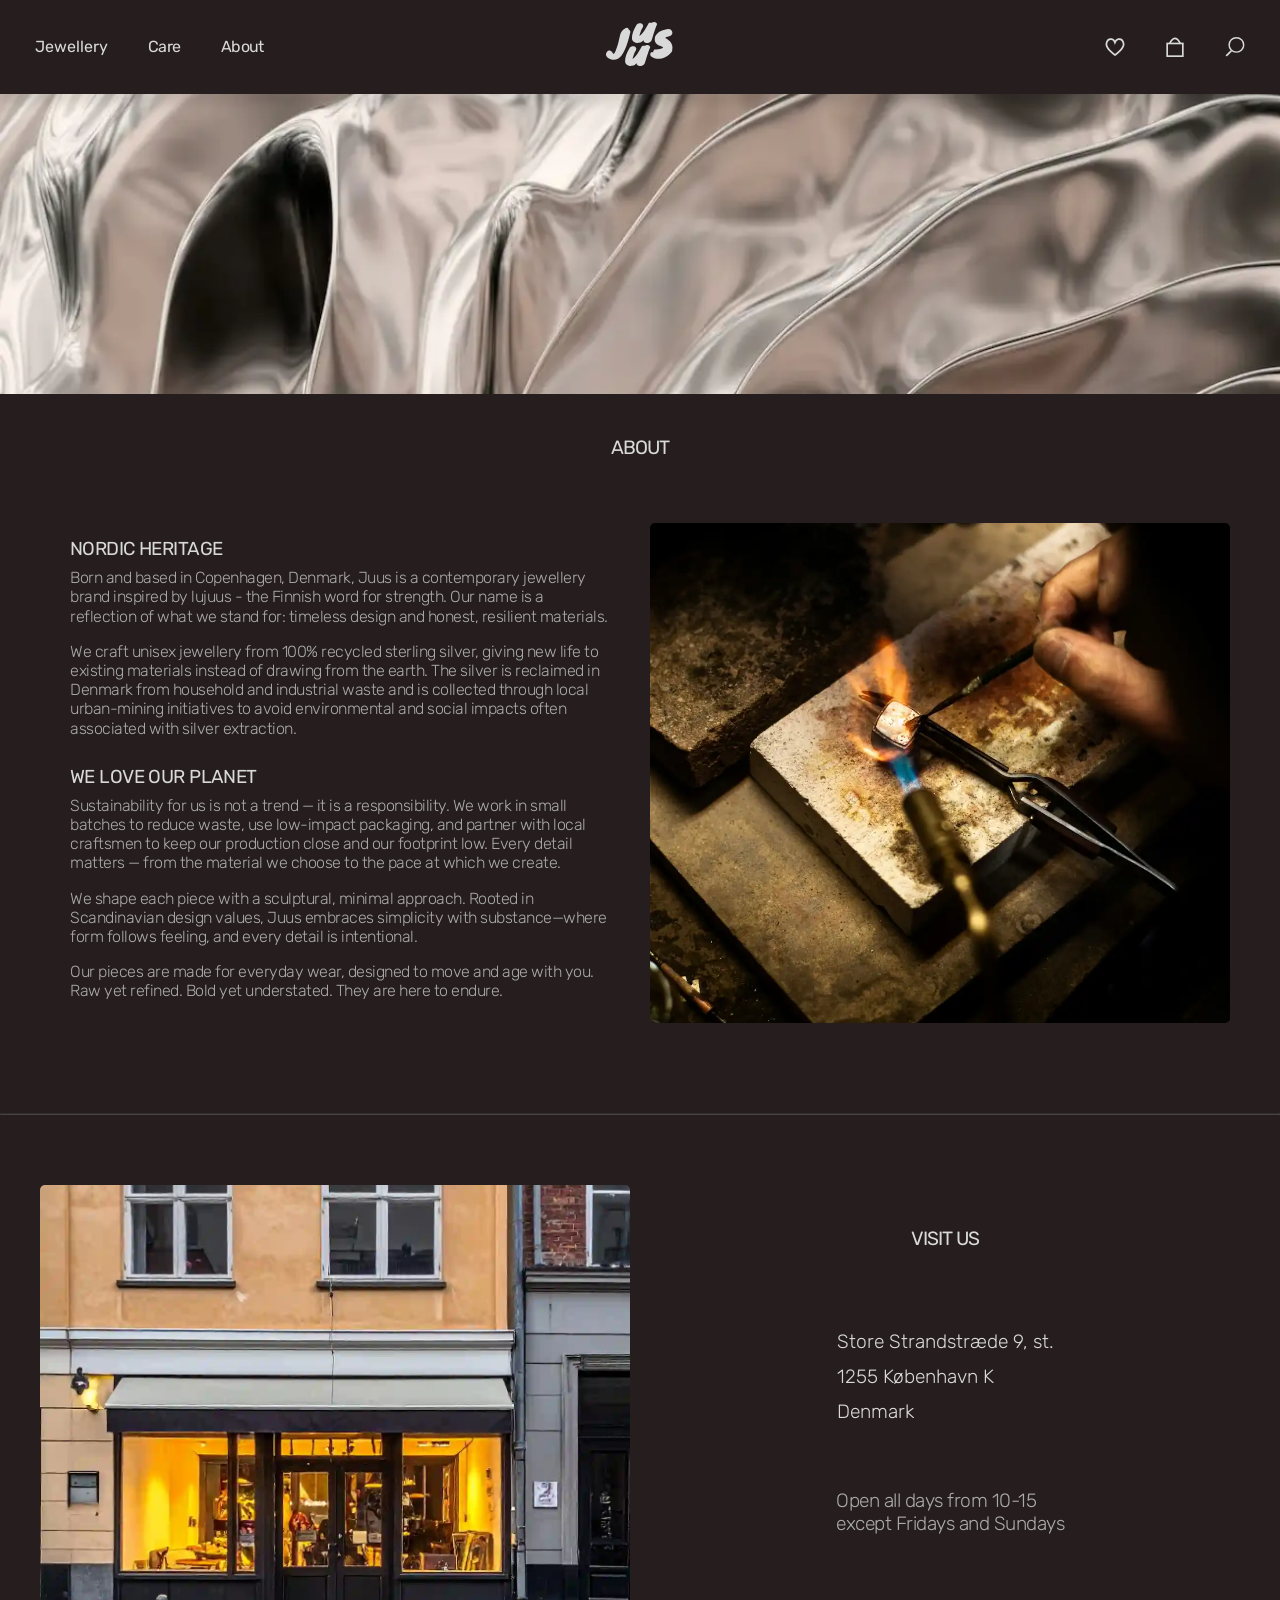
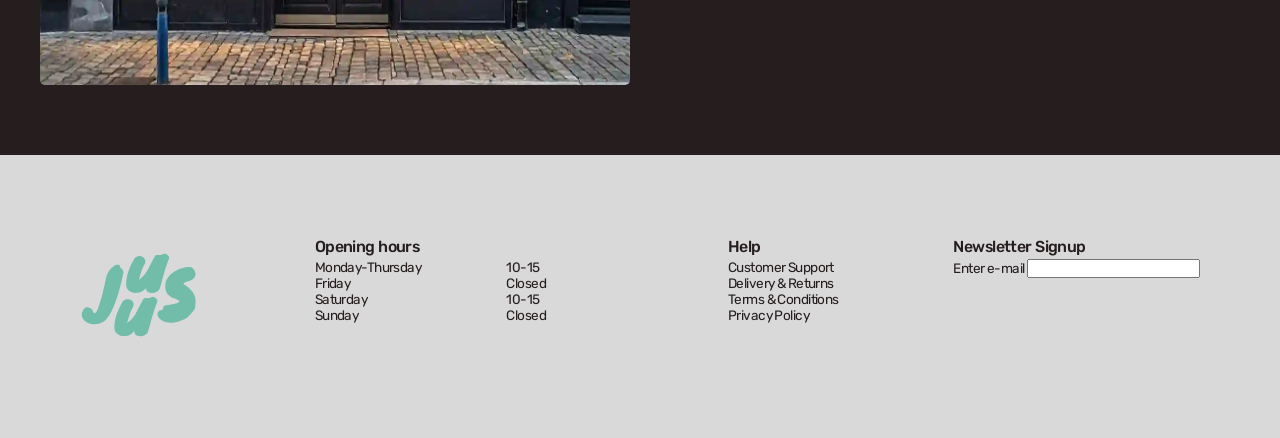
==== commit 050ec837: "dropdown menu details and styling" ====
--- a/about.html
+++ b/about.html
@@ -3,7 +3,7 @@
   <head>
     <meta charset="UTF-8" />
     <meta name="viewport" content="width=device-width, initial-scale=1.0" />
-    <title>About</title>
+    <title>Juus Jewellery</title>
     <link rel="stylesheet" href="general.css" />
     <link rel="stylesheet" href="layout.css" />
     <link rel="preconnect" href="https://fonts.googleapis.com" />
@@ -36,8 +36,32 @@
     <header>
       <nav class="grid-menu">
         <div>
+          <button class="burger">
+            <span class="line"></span>
+            <span class="line"></span>
+            <span class="line"></span>
+          </button>
           <ul class="menu">
-            <li><a href="">Jewellery</a></li>
+            <li>
+              <button class="submenu-button">Jewellery</button>
+              <div class="submenus">
+                <div class="submenu">
+                  <div class="submenu-heading">Categories</div>
+                  <ul>
+                    <li><a href="">Necklaces</a></li>
+                    <li><a href="">Earrings</a></li>
+                    <li><a href="">Rings</a></li>
+                    <li><a href="">Bracelets</a></li>
+                  </ul>
+                </div>
+                <div class="submenu">
+                  <div class="submenu-heading">Collections</div>
+                  <ul>
+                    <li><a href="sculpt.html">Sculpt</a></li>
+                  </ul>
+                </div>
+              </div>
+            </li>
 
             <li><a href="care.html">Care</a></li>
 
--- a/general.css
+++ b/general.css
@@ -23,7 +23,7 @@
   background-color: #261e1e;
   font-family: Rubik, sans-serif;
 }
-h1 {
+.sculpt {
   color: #71bdaa;
   text-align: center;
   font-family: Fascinate;
@@ -31,7 +31,18 @@
   font-style: normal;
   font-weight: 900;
   line-height: 150%; /* 144px */
-  letter-spacing: -2.208px;
+  letter-spacing: -1.15px;
+}
+
+.sculpt2 {
+  color: #71bdaa;
+  text-align: center;
+  font-family: Fascinate;
+  font-size: 3rem;
+  font-style: normal;
+  font-weight: 900;
+  line-height: 150%; /* 144px */
+  letter-spacing: -1.15px;
 }
 .headlines {
   text-align: center;
@@ -62,7 +73,7 @@
   display: flex;
   justify-content: space-between;
   align-items: baseline;
-  padding: 5px;
+  padding: 5px 0;
   background-color: #261e1e;
   box-shadow: 0 10px 10px rgba(0, 0, 0, 0.1);
   z-index: 1000;
@@ -76,6 +87,7 @@
   line-height: 150%; /* 37.5px */
   letter-spacing: -0.575px;
 }
+
 .logo {
   display: flex;
   justify-content: center;
@@ -103,7 +115,7 @@
   width: 100%;
   align-items: center;
   justify-content: space-between;
-  padding: 10px;
+  padding: 10px 15px;
   position: relative;
 }
 
@@ -111,10 +123,6 @@
   color: #d9d9d9;
   text-decoration: none;
   gap: 20px;
-}
-
-.menu a:visited {
-  color: #d9d9d9;
 }
 
 .iconmenu {
@@ -144,21 +152,14 @@
   margin: 20px #d9d9d9;
   font-family: Rubik, sans-serif;
   letter-spacing: -0.575px;
-  font-size: 0.7rem;
+  font-size: 0.6rem;
 }
 
 .openinghours {
   display: flex;
-  gap: 20px;
+  gap: 30px;
   flex-wrap: wrap;
 }
-
-/* 
-.hours {
-  display: flex;
-  flex-direction: column;
-  
-} */
 
 /* 
 hero starter her */
@@ -225,6 +226,21 @@
     width: 100%;
     height: 450px;
   }
+}
+
+.cta3 {
+  display: flex;
+  align-items: center;
+  justify-content: space-around;
+  width: 125px;
+  height: 50px;
+  border: 1px solid #aaaaaa;
+  margin-top: 5px;
+}
+
+.cta3 a {
+  text-decoration: none;
+  color: #d9d9d9;
 }
 
 .herotext {
@@ -399,6 +415,8 @@
   font-weight: 200;
   font-size: 0.8rem;
   text-align: left;
+  padding-top: 20px;
+  padding-bottom: 50px;
 }
 
 .grid-3 img {
@@ -426,7 +444,7 @@
 }
 
 .headlines-care {
-  text-align: left;
+  text-align: center;
   font-family: Rubik;
   font-size: 1.2rem;
   font-style: normal;
@@ -581,3 +599,221 @@
   padding: 25px 0 5px 0;
   font-weight: 400;
 }
+
+/* product view */
+
+.side-by-side {
+  display: grid;
+  grid-template-columns: 2fr 1fr;
+  padding: 10px 0 20px 0;
+}
+
+.side-by-side h1 {
+  font-family: Rubik, sans-serif;
+  font-weight: 400;
+  color: #d9d9d9;
+  font-size: 1.1rem;
+}
+
+.big-product-text p {
+  font-weight: 300;
+}
+
+.big-product-text {
+  padding: 0 10px;
+}
+.pick-photo img {
+  width: 70px;
+  height: 90px;
+  object-fit: cover;
+}
+
+.pick-photo {
+  display: flex;
+  flex-direction: column;
+  justify-content: center;
+  gap: 10px;
+}
+
+.big-product img {
+  display: flex;
+  justify-items: center;
+  height: 390px;
+  aspect-ratio: 3/2;
+  object-fit: cover;
+  margin-left: 10px;
+}
+
+.big-product {
+  display: flex;
+  flex-direction: column;
+  justify-content: center;
+}
+
+.side-by-side img {
+  height: 25px;
+  width: 25px;
+}
+
+.pricetag {
+  font-size: 1.1rem;
+  margin-top: 20px;
+}
+
+@media (width>800px) {
+  .grid-productview {
+    display: grid;
+    grid-template-columns: 0.5fr 3fr 3fr;
+    margin: 20px 20px 20px;
+  }
+  .side-by-side {
+    margin-right: 20px;
+    gap: 40px;
+  }
+
+  .side-by-side h1 {
+    margin-left: 50px;
+  }
+
+  .pick-photo img {
+    width: 90px;
+    height: 120px;
+    object-fit: cover;
+  }
+
+  .big-product-text {
+    padding-top: 70px;
+  }
+  .big-product-text p {
+    max-width: 60ch;
+    font-weight: 300;
+    margin-left: 50px;
+    margin-right: 20px;
+  }
+
+  .big-product img {
+    height: 510px;
+  }
+}
+
+/* --  burger menu starter her --- */
+
+.burger {
+  width: 30px;
+  height: 20px;
+  cursor: pointer;
+  background-color: transparent;
+  border: none;
+  margin-top: 0.4rem;
+}
+
+@media screen and (max-width: 800px) {
+  .menu {
+    display: none;
+    padding: 15px;
+    position: absolute;
+    background-color: var(--brand-text1);
+    width: 100%;
+    left: 0;
+    top: 58px;
+    padding: 10px 50px 40px 50px;
+  }
+
+  /* .submenus {
+    padding-left: 15px;
+  } */
+
+  .submenu ul {
+    margin-left: 0px;
+    padding-bottom: 20px;
+  }
+
+  .submenu-heading {
+    padding-left: 0;
+    font-weight: 600;
+  }
+
+  .submenu li {
+    padding-left: 2px;
+  }
+
+  .menu a {
+    color: var(--brand-brown);
+    padding-bottom: 2px;
+  }
+
+  .menu.active {
+    display: block;
+  }
+
+  .burger.active .line:nth-child(1) {
+    transform: rotate(45deg) translate(5px, 5px);
+    transition: 0.2s linear;
+  }
+
+  .burger.active .line:nth-child(2) {
+    opacity: 0;
+    transition: 0.15s linear;
+  }
+
+  .burger.active .line:nth-child(3) {
+    transform: rotate(-45deg) translate(5px, -5px);
+    transition: 0.2s linear;
+  }
+}
+
+@media screen and (min-width: 801px) {
+  .burger {
+    display: none;
+  }
+  .submenus {
+    position: absolute;
+    background-color: var(--brand-text1);
+    color: var(--brand-brown);
+    display: none;
+    width: 100vw;
+    left: 0;
+    top: 89px;
+    column-gap: 50px;
+    padding: 50px;
+    box-shadow: 0 10px 10px rgba(0, 0, 0, 0.1);
+  }
+
+  .submenus.active {
+    display: flex;
+  }
+
+  .submenu-heading {
+    font-size: 1.2rem;
+    margin-bottom: 15px;
+  }
+
+  .submenu {
+    width: 200px;
+  }
+
+  .submenu a {
+    color: var(--brand-brown);
+  }
+}
+
+.burger .line {
+  display: block;
+  width: 100%;
+  height: 2px;
+  background-color: var(--brand-text1);
+  margin-bottom: 5px;
+  transition: 0.2s linear;
+}
+
+.submenu-button {
+  background-color: transparent;
+  border: none;
+  font-family: Rubik, sans-serif;
+  color: #d9d9d9;
+  font-size: 1rem;
+}
+
+.submenu-button:hover {
+  cursor: pointer;
+}
--- a/layout.css
+++ b/layout.css
@@ -83,6 +83,25 @@
     display: grid;
     grid-column: span 2;
     margin-top: 15px;
+  }
+
+  /* burger */
+
+  .grid-productview {
+    display: grid;
+    grid-template-columns: 1fr 3fr;
+    grid-template-rows: 2.5fr 2fr;
+    padding: 0 30px 0 20px;
+  }
+  .big-product-text {
+    grid-column: span 2 / -3;
+  }
+}
+
+@media (width>750px) {
+  .logo3 {
+    height: 170px;
+    width: 170px;
   }
 }
 
@@ -261,4 +280,12 @@
     flex-direction: column;
     gap: 60px 0;
   }
-}
+
+  .footerstyle {
+    font-size: 0.85rem;
+  }
+
+  .sculpt {
+    font-size: 3.5rem;
+  }
+}
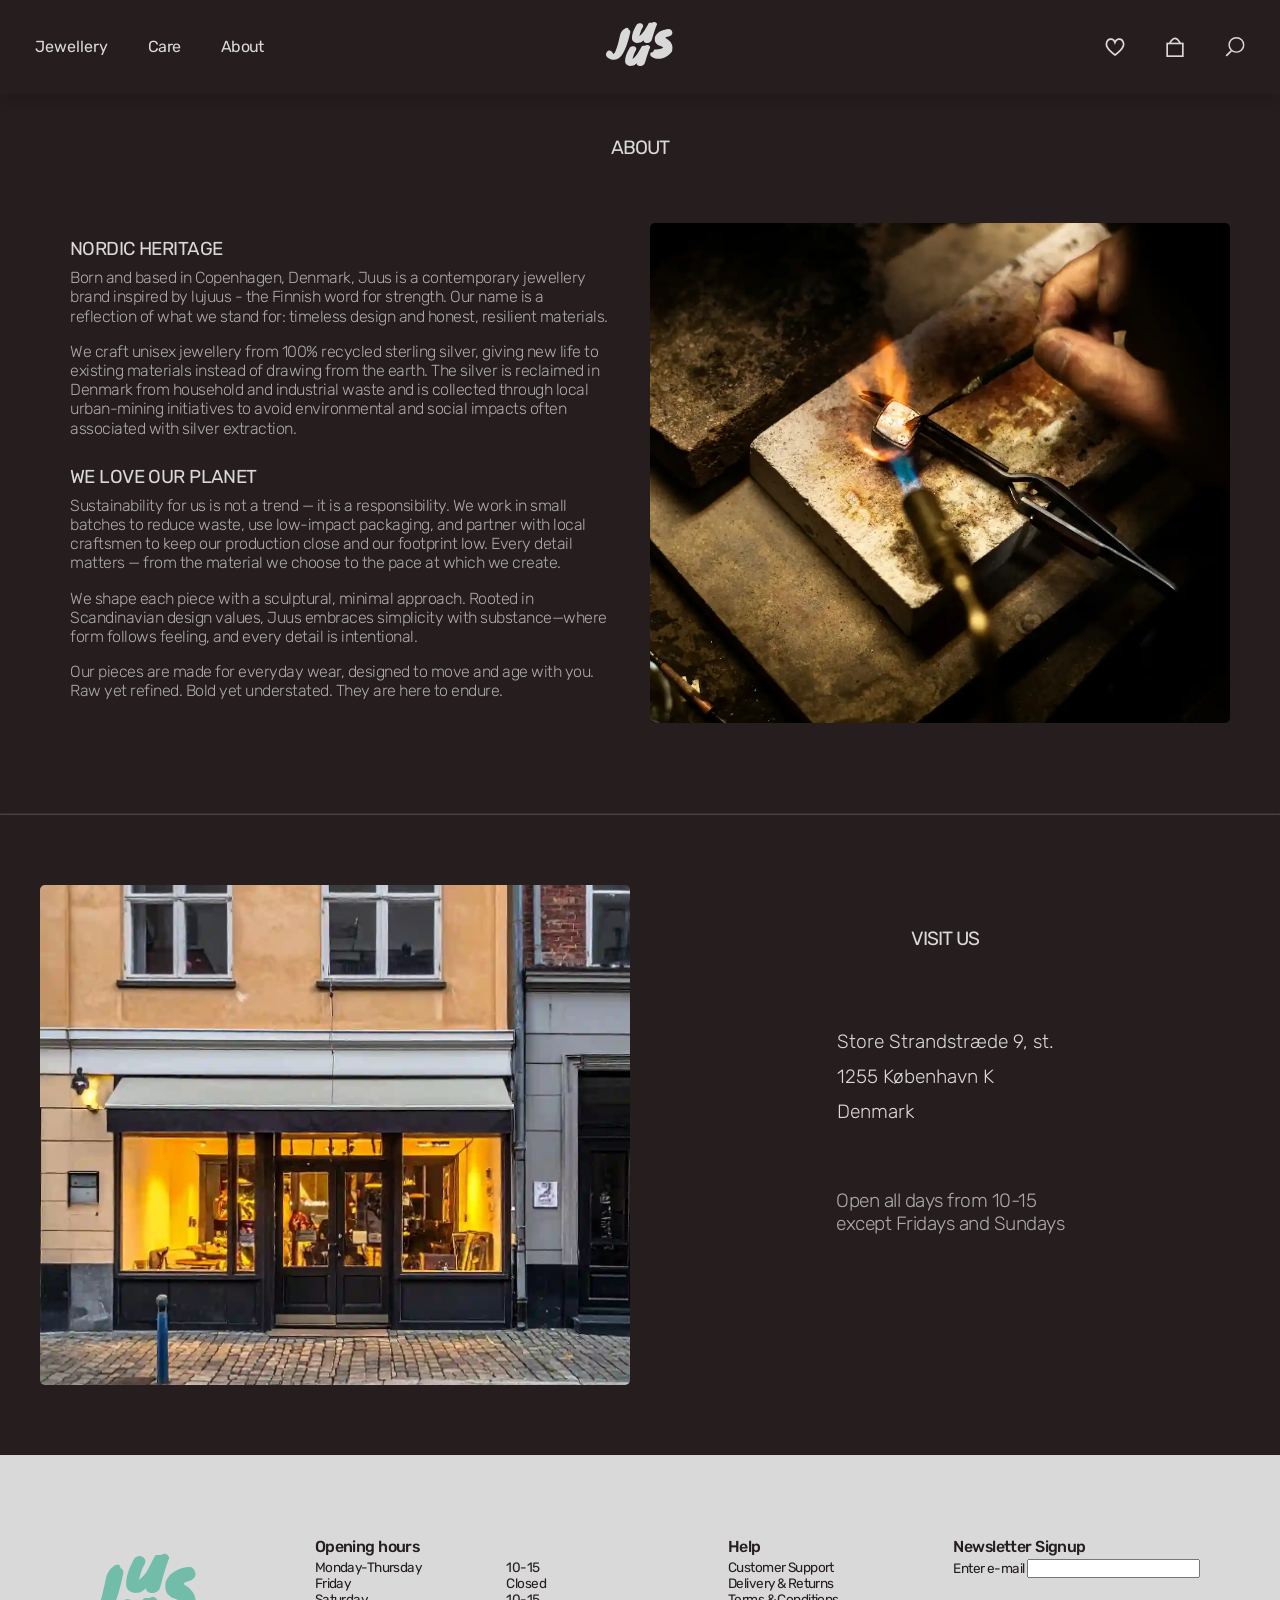
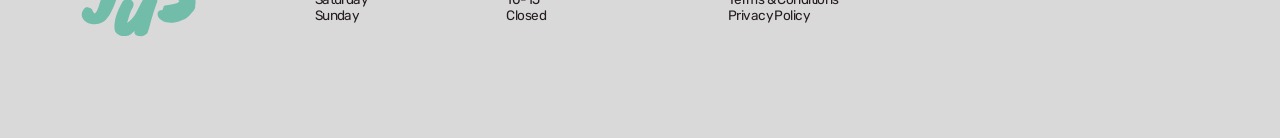
==== commit 70468b4e: "images added and banners removed from about and sculpt" ====
--- a/about.html
+++ b/about.html
@@ -115,11 +115,7 @@
       </nav>
     </header>
 
-    <div class="about-images">
-      <img
-        src="content/rick-rothenberg-cpuumR5z2pk-unsplash.webp"
-        alt="abstract silver curves"
-      />
+    
     </div>
     <h1 class="headlines">ABOUT</h1>
     <section class="grid-about1">
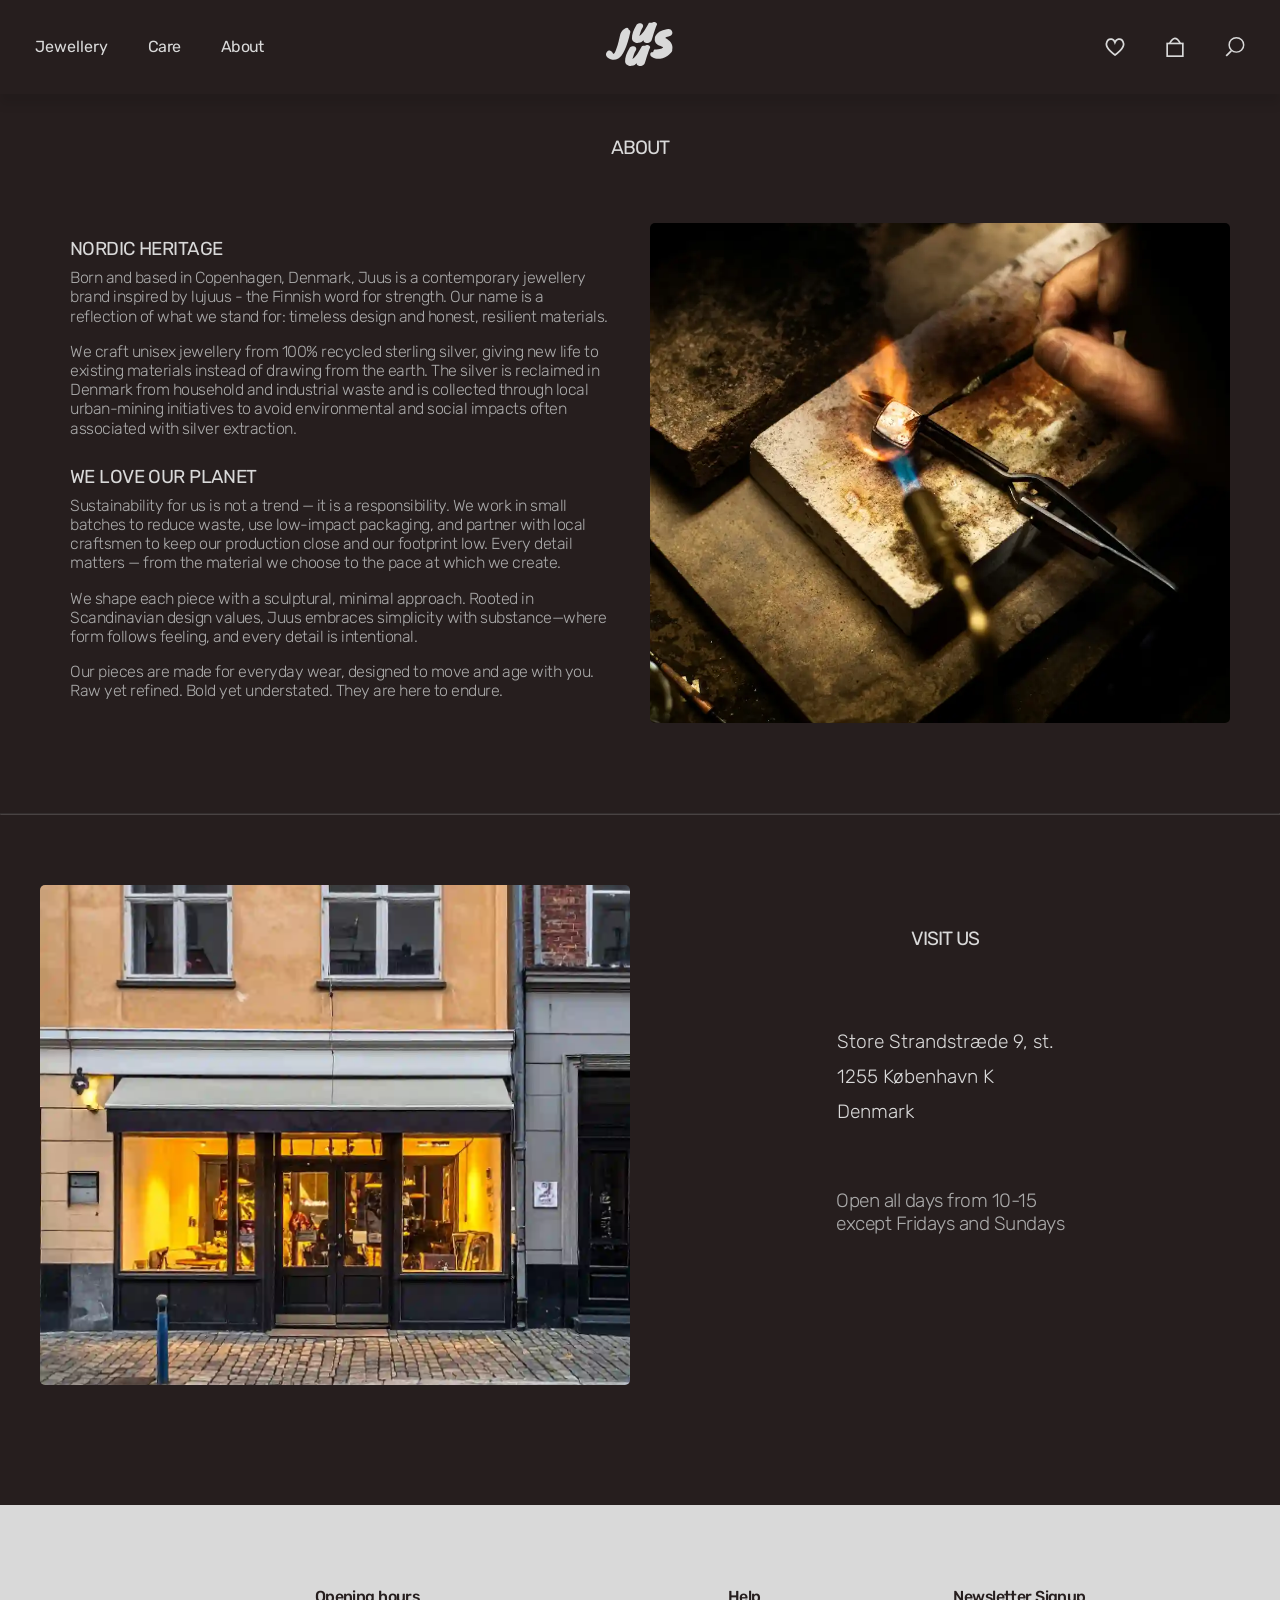
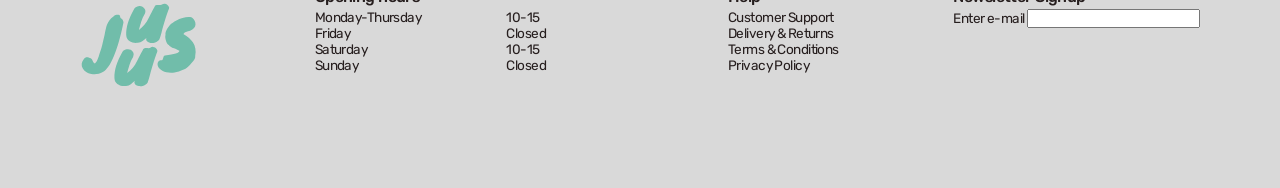
==== commit 20e71b9d: "titles" ====
--- a/about.html
+++ b/about.html
@@ -3,7 +3,7 @@
   <head>
     <meta charset="UTF-8" />
     <meta name="viewport" content="width=device-width, initial-scale=1.0" />
-    <title>Juus Jewellery</title>
+    <title>About</title>
     <link rel="stylesheet" href="general.css" />
     <link rel="stylesheet" href="layout.css" />
     <link rel="preconnect" href="https://fonts.googleapis.com" />
@@ -48,10 +48,10 @@
                 <div class="submenu">
                   <div class="submenu-heading">Categories</div>
                   <ul>
-                    <li><a href="">Necklaces</a></li>
-                    <li><a href="">Earrings</a></li>
-                    <li><a href="">Rings</a></li>
-                    <li><a href="">Bracelets</a></li>
+                    <li><a href="necklaces.html">Necklaces</a></li>
+                    <li><a href="earrings.html">Earrings</a></li>
+                    <li><a href="rings.html">Rings</a></li>
+                    <li><a href="bracelets.html">Bracelets</a></li>
                   </ul>
                 </div>
                 <div class="submenu">
@@ -69,7 +69,7 @@
           </ul>
         </div>
         <div class="logo">
-          <a href="index.html" alt="logo with link to landingpage"
+          <a href="index.html" aria-label="logo with link to landingpage"
             ><svg
               width="132"
               height="83"
@@ -100,23 +100,21 @@
         <div>
           <ul class="iconmenu">
             <li>
-              <a href=""><img src="icons/Vector 1.svg" alt="Wishlist" /></a>
-            </li>
-
-            <li>
-              <a href=""><img src="icons/Bag icon.svg" alt="Bag" /></a>
-            </li>
-
-            <li>
-              <a href=""><img src="icons/Group 15.svg" alt="Search" /></a>
+              <a href=""><img src="icons/wishlist.svg" alt="Wishlist" /></a>
+            </li>
+
+            <li>
+              <a href=""><img src="icons/bag.svg" alt="Bag" /></a>
+            </li>
+
+            <li>
+              <img src="icons/search.svg" alt="Search" />
             </li>
           </ul>
         </div>
       </nav>
     </header>
 
-    
-    </div>
     <h1 class="headlines">ABOUT</h1>
     <section class="grid-about1">
       <div class="text-about">
@@ -154,17 +152,14 @@
         </p>
       </div>
       <div class="image-about">
-        <img
-          src="content/lucio-patone-ssJoxTDiUPg-unsplash 2.webp"
-          alt="Man melting silver"
-        />
+        <img src="content/silversmithing.webp" alt="Man melting silver" />
       </div>
     </section>
     <hr />
 
     <section class="grid-about2">
       <img
-        src="content/Firefly_a photo of a classic building in copenhagen, with a storefront at streetlevel. The st 496138.webp"
+        src="content/storefront.webp"
         alt="Bag af den fiktive fysiske butik der tilhører dette fiktive brand"
       />
       <div class="center-content">
--- a/general.css
+++ b/general.css
@@ -29,9 +29,9 @@
   font-family: Fascinate;
   font-size: 2.5rem;
   font-style: normal;
-  font-weight: 900;
+  font-weight: 700;
   line-height: 150%; /* 144px */
-  letter-spacing: -1.15px;
+  letter-spacing: -1px;
 }
 
 .sculpt2 {
@@ -137,7 +137,9 @@
 }
 
 /* footer starter her */
-
+footer {
+  margin-top: 50px;
+}
 footer svg {
   width: 120px;
   height: 120px;
@@ -200,7 +202,7 @@
   left: 50%;
   transform: translate(-50%, -50%);
   z-index: 2;
-  border: 1px solid var(--Brown, #261e1e);
+  border: 1px solid #d9d9d93e;
 }
 
 .cta2 a {
@@ -216,8 +218,13 @@
     height: 70px;
   }
 
-  .cta2 a {
-    font-size: 1.2rem;
+  .cta2 {
+    font-size: 1.4;
+  }
+  .hero-1 {
+    width: 100%;
+    height: 660px;
+    object-fit: cover;
   }
 }
 
@@ -245,7 +252,7 @@
 
 .herotext {
   position: absolute;
-  top: 50%;
+  top: 43%;
   left: 50%;
   transform: translate(-50%, -50%);
   text-align: center;
@@ -255,15 +262,15 @@
 .cta {
   display: flex;
   border-radius: 8px;
-  background: rgba(113, 189, 170, 0.17);
+  background: rgba(113, 189, 170, 0.42);
   backdrop-filter: blur(15.5px);
   text-align: center;
   font-family: Rubik;
   font-size: 1rem;
   font-style: normal;
-  font-weight: 450;
+  font-weight: 470;
   line-height: 150%; /* 60px */
-  letter-spacing: -0.92px;
+  letter-spacing: -0.6px;
   color: #261e1e;
   transition: background-color 200ms linear;
 }
@@ -278,7 +285,7 @@
   flex-direction: column;
   justify-content: center;
   gap: 10px;
-  border: 1px solid var(--Brown, #261e1e);
+  border: 1px solid #d9d9d93e;
 
   position: absolute;
   top: 85%;
@@ -352,10 +359,30 @@
 }
 .grid-1 img {
   border-radius: 5px;
+  transition: transform 50ms linear;
+  transform: scale(1);
 }
 
 .grid-2 img {
   border-radius: 5px;
+  border-radius: 5px;
+  transition: transform 120ms linear;
+  transform: scale(1);
+  height: 250px;
+  object-fit: cover;
+}
+
+.grid-2-1-1 img {
+  height: 250px;
+  object-fit: cover;
+}
+
+.grid-1 img:hover {
+  transform: scale(0.95);
+}
+
+.grid-2 img:hover {
+  transform: scale(0.95);
 }
 
 .producttext1 h3 {
@@ -817,3 +844,20 @@
 .submenu-button:hover {
   cursor: pointer;
 }
+
+.sorry h1 {
+  display: flex;
+  justify-self: center;
+  color: #d9d9d9;
+}
+
+.sorry {
+  display: flex;
+  flex-direction: column;
+  gap: 20px;
+  padding: 70px 70px 370px 70px;
+}
+
+.sorry a {
+  color: #71bdaa;
+}
--- a/layout.css
+++ b/layout.css
@@ -32,24 +32,22 @@
     padding: 20px 30px 20px 30px;
     gap: 30px;
   }
-
-  /* .grid-2 {
-    display: grid;
-    /* grid-template-columns: repeat(auto-fill, minmax(100px, 1fr)); */
-  /* grid-template-columns: 1fr 1fr;
-
+  .grid-1 img {
+    height: 250px;
+    object-fit: cover;
+  }
+
+  .grid-2 {
+    display: grid;
+    grid-template-columns: 1fr 1fr;
     grid-template-rows: 1fr 1fr;
     padding: 20px 30px 20px 30px;
     gap: 30px;
-    background-color: red; */
-  /* } */
-
-  .grid-2 {
-    display: grid;
-    grid-template-columns: 1fr 1fr;
-    grid-template-rows: 1fr 1fr;
-    padding: 20px 30px 20px 30px;
-    gap: 30px;
+  }
+
+  .grid-2 img {
+    height: 250px;
+    object-fit: cover;
   }
 
   .fall-out {
@@ -95,6 +93,11 @@
   }
   .big-product-text {
     grid-column: span 2 / -3;
+  }
+
+  .herotext svg {
+    width: 350px;
+    height: 650px;
   }
 }
 
@@ -177,7 +180,13 @@
   .grid-2 img {
     width: 100%;
     object-fit: cover;
-    aspect-ratio: 6 / 7;
+    /* aspect-ratio: 6 / 7; */
+    height: 450px;
+  }
+
+  .grid-2-1-1 img {
+    height: 300px;
+    object-fit: cover;
   }
 
   .grid-2 {
@@ -289,3 +298,10 @@
     font-size: 3.5rem;
   }
 }
+
+@media (width>1100px) {
+  .grid-2-1-1 img {
+    height: 400px;
+    object-fit: cover;
+  }
+}
